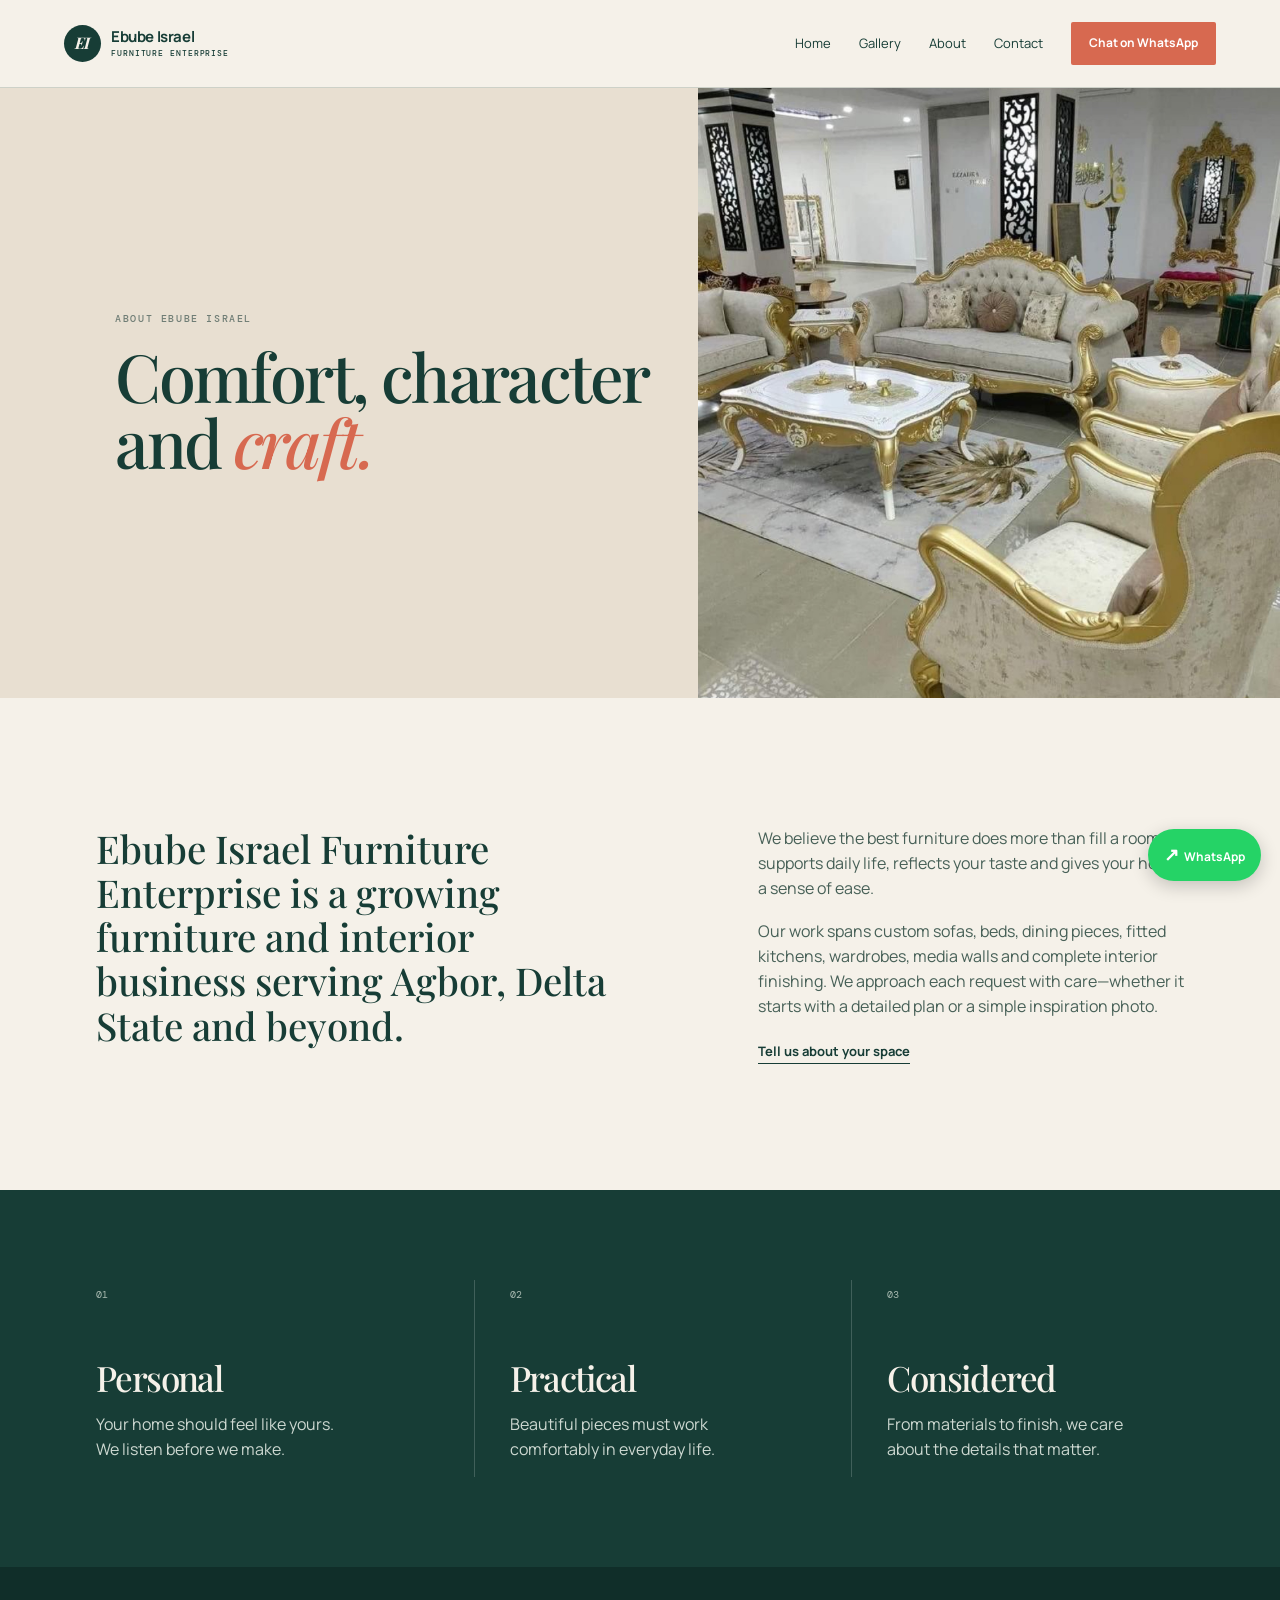
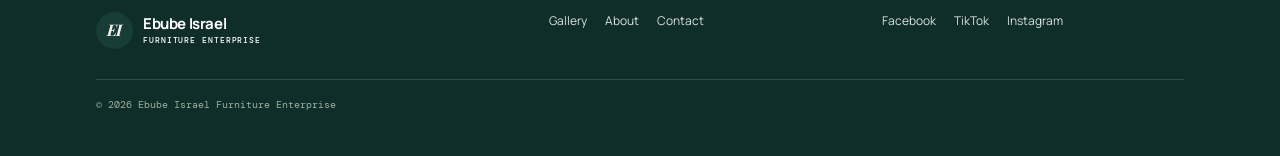
==== about.html @ f66789d7 "Initial Ebube Israel Furniture website" ====
<!doctype html><html lang="en"><head><meta charset="utf-8"><meta name="viewport" content="width=device-width, initial-scale=1"><meta name="description" content="Learn about Ebube Israel Furniture Enterprise, makers of custom furniture and interiors in Agbor, Delta State."><title>About | Ebube Israel Furniture Enterprise</title><link rel="stylesheet" href="assets/css/style.css"></head><body>
<header class="site-header"><a class="brand" href="index.html"><span class="brand-mark">EI</span><span>Ebube Israel<small>Furniture Enterprise</small></span></a><button class="menu-toggle" aria-label="Open menu" aria-expanded="false">Menu</button><nav class="nav" aria-label="Main navigation"><a href="index.html">Home</a><a href="products.html">Gallery</a><a class="active" href="about.html">About</a><a href="contact.html">Contact</a><a class="nav-cta" data-wa="Hello Ebube Israel Furniture, I would like to make an enquiry." href="#">Chat on WhatsApp</a></nav></header>
<main><section class="about-hero"><div><p class="eyebrow">About Ebube Israel</p><h1>Comfort, character<br>and <em>craft.</em></h1></div><img src="assets/images/royal-suite.jpg" alt="Completed luxury furniture project"></section><section class="story section"><p class="story-lead">Ebube Israel Furniture Enterprise is a growing furniture and interior business serving Agbor, Delta State and beyond.</p><div><p>We believe the best furniture does more than fill a room. It supports daily life, reflects your taste and gives your home a sense of ease.</p><p>Our work spans custom sofas, beds, dining pieces, fitted kitchens, wardrobes, media walls and complete interior finishing. We approach each request with care—whether it starts with a detailed plan or a simple inspiration photo.</p><a class="text-link" data-wa="Hello Ebube Israel Furniture, I would like to discuss a custom project." href="#">Tell us about your space</a></div></section><section class="values"><div><span>01</span><h2>Personal</h2><p>Your home should feel like yours. We listen before we make.</p></div><div><span>02</span><h2>Practical</h2><p>Beautiful pieces must work comfortably in everyday life.</p></div><div><span>03</span><h2>Considered</h2><p>From materials to finish, we care about the details that matter.</p></div></section></main>
<footer><a class="brand" href="index.html"><span class="brand-mark">EI</span><span>Ebube Israel<small>Furniture Enterprise</small></span></a><div><a href="products.html">Gallery</a><a href="about.html">About</a><a href="contact.html">Contact</a></div><div class="social"><a href="https://www.facebook.com/share/19ZD1GVcMK/?mibextid=wwXIfr" target="_blank" rel="noopener">Facebook</a><a href="https://www.tiktok.com/@ebube.israel.furn4?_r=1&_t=ZS-99CXspwr35x" target="_blank" rel="noopener">TikTok</a><a href="https://www.instagram.com/ebubeisraelfurniture?igsi=MWFmZTEwaGVkZDdkdw==" target="_blank" rel="noopener">Instagram</a></div><p>© <span data-year></span> Ebube Israel Furniture Enterprise</p></footer><a class="whatsapp-float" data-wa="Hello Ebube Israel Furniture, I would like to make an enquiry." href="#" aria-label="Chat on WhatsApp">↗<span>WhatsApp</span></a><script src="assets/js/main.js"></script></body></html>
---- assets/css/style.css ----
@import url('https://fonts.googleapis.com/css2?family=DM+Mono:wght@400;500&family=Manrope:wght@400;500;600;700&family=Playfair+Display:ital,wght@0,500;0,600;1,500;1,600&display=swap');
:root{--ink:#173d36;--cream:#f5f1e9;--sand:#e8dfd1;--coral:#d76950;--black:#14201d;--line:rgba(23,61,54,.18)}*{box-sizing:border-box}html{scroll-behavior:smooth}body{margin:0;background:var(--cream);color:var(--ink);font-family:Manrope,Arial,sans-serif;font-size:16px;line-height:1.55}a{color:inherit;text-decoration:none}img{display:block;width:100%;object-fit:cover}.site-header{height:88px;padding:0 clamp(20px,5vw,76px);display:flex;align-items:center;justify-content:space-between;border-bottom:1px solid var(--line);position:relative;z-index:4}.brand{display:flex;align-items:center;gap:10px;font-weight:700;line-height:1.05;font-size:15px;letter-spacing:-.4px}.brand small{font-family:'DM Mono',monospace;font-size:8px;text-transform:uppercase;letter-spacing:.9px;font-weight:500;display:block;margin-top:4px}.brand-mark{width:37px;height:37px;border-radius:50%;background:var(--ink);color:var(--cream);display:grid;place-items:center;font-family:'Playfair Display',serif;font-style:italic;font-size:16px}.nav{display:flex;gap:28px;align-items:center;font-size:13px}.nav>a{position:relative}.nav>a:not(.nav-cta):after{content:'';position:absolute;left:0;right:0;bottom:-8px;height:1px;background:var(--ink);transform:scaleX(0);transition:.2s}.nav>a:hover:after,.nav .active:after{transform:scaleX(1)}.nav-cta,.button{background:var(--coral);color:white;padding:12px 18px;border-radius:2px;font-weight:700;font-size:12px}.menu-toggle{display:none;background:none;border:0;color:var(--ink);font:500 12px 'DM Mono',monospace;text-transform:uppercase}.hero{min-height:655px;display:grid;grid-template-columns:1.05fr .95fr}.hero-copy{padding:clamp(65px,10vw,145px) clamp(20px,8vw,124px) 70px;display:flex;flex-direction:column;justify-content:center}.eyebrow{font:500 10px 'DM Mono',monospace;text-transform:uppercase;letter-spacing:1.6px;margin:0 0 18px;color:#6f7d75}.hero h1,.page-hero h1,.about-hero h1,.contact-page h1{font:500 clamp(44px,5.2vw,80px)/.98 'Playfair Display',serif;letter-spacing:-2.6px;margin:0;max-width:720px}.hero h1 em,.page-hero h1 em,.about-hero h1 em,.contact-page h1 em{color:var(--coral)}.lead{max-width:470px;font-size:16px;margin:29px 0 32px;color:#476057}.hero-actions{display:flex;gap:25px;align-items:center}.button{display:inline-flex;align-items:center;gap:20px;width:max-content;transition:transform .2s,background .2s}.button:hover{background:#bb543e;transform:translateY(-2px)}.button span{font-size:18px;line-height:10px}.text-link{font-size:13px;font-weight:700;border-bottom:1px solid var(--ink);padding-bottom:3px;width:max-content}.trust{display:flex;gap:18px;flex-wrap:wrap;margin-top:68px;font:10px 'DM Mono',monospace;text-transform:uppercase;letter-spacing:.5px;color:#6f7d75}.trust span:before{content:'•';color:var(--coral);margin-right:6px}.hero-image{min-height:500px;position:relative;padding:18px 18px 0 0}.hero-image img{height:100%;min-height:600px}.image-note{position:absolute;left:-65px;bottom:42px;background:var(--cream);padding:17px 20px;font:500 13px/1.3 'Playfair Display',serif}.section{padding:clamp(65px,10vw,140px) clamp(20px,7.5vw,116px)}.intro{display:grid;grid-template-columns:1fr 1fr;gap:10vw;border-bottom:1px solid var(--line)}h2{font:500 clamp(34px,4vw,56px)/1.03 'Playfair Display',serif;letter-spacing:-1.6px;margin:0}.intro-copy{font-size:17px;max-width:465px;margin:28px 0 0;color:#476057}.categories{display:grid;grid-template-columns:repeat(3,1fr);gap:18px}.category{height:430px;position:relative;overflow:hidden;background:var(--ink)}.category img{height:100%;transition:transform .5s}.category:hover img{transform:scale(1.04);opacity:.87}.category span{position:absolute;bottom:0;left:0;right:0;padding:22px;color:#fff;background:linear-gradient(transparent,rgba(0,0,0,.7));font:500 25px 'Playfair Display',serif}.category b{float:right;font:20px Manrope}.statement{background:var(--ink);color:var(--cream);padding:clamp(65px,8vw,120px) clamp(20px,7.5vw,116px);display:grid;grid-template-columns:1.2fr .8fr;gap:55px}.statement .eyebrow{color:#aabbb2}.statement p:not(.eyebrow){font-size:17px;max-width:430px;color:#d5dfd8;margin:6px 0 35px}.button-light{background:var(--cream);color:var(--ink)}.featured .section-head{display:flex;justify-content:space-between;align-items:end;margin-bottom:35px}.featured-grid{display:grid;grid-template-columns:1.1fr .8fr .9fr;gap:17px;height:470px}.featured-grid img{height:100%}.contact-band{padding:100px 20px;text-align:center;background:var(--sand)}.contact-band h2{max-width:660px;margin:0 auto 34px}.contact-band .button{margin:auto}footer{padding:45px clamp(20px,7.5vw,116px);display:grid;grid-template-columns:1.4fr 1fr 1fr;gap:30px;background:#102e29;color:#dbe2dc;font-size:12px}footer .brand{color:#fff}footer a{margin-right:18px}footer p{grid-column:1/-1;border-top:1px solid rgba(255,255,255,.15);padding-top:18px;margin:0;font:10px 'DM Mono',monospace;color:#9daf9f}.whatsapp-float{position:fixed;right:19px;bottom:19px;z-index:8;background:#25d366;color:#fff;border-radius:50px;padding:12px 16px;font-weight:700;font-size:12px;box-shadow:0 5px 18px #0003}.whatsapp-float:first-letter{font-size:18px}.whatsapp-float span{margin-left:5px}.page-hero{padding:clamp(80px,12vw,170px) clamp(20px,12vw,185px) 90px;background:var(--sand)}.page-hero p:last-child{max-width:500px;color:#476057;margin:27px 0 0}.gallery{display:grid;grid-template-columns:1fr 1fr;gap:22px}.gallery-card{height:510px;position:relative;overflow:hidden;background:var(--ink)}.gallery-card.wide{grid-column:span 2;height:540px}.gallery-card img{height:100%;transition:transform .4s}.gallery-card:hover img{transform:scale(1.03)}.gallery-card div{position:absolute;inset:auto 0 0;padding:72px 28px 26px;color:white;background:linear-gradient(transparent,rgba(0,0,0,.85));width:100%}.gallery-card p{font:10px 'DM Mono',monospace;margin:0 0 4px}.gallery-card h2{font-size:34px;margin:0 0 10px}.gallery-card a{font-size:12px;border-bottom:1px solid #fff}.about-hero{display:grid;grid-template-columns:1fr 1fr;min-height:610px;align-items:center;padding-left:clamp(20px,9vw,135px);background:var(--sand)}.about-hero img{height:610px}.story{display:grid;grid-template-columns:1.1fr .9fr;gap:11vw}.story-lead{font:500 clamp(29px,3vw,42px)/1.15 'Playfair Display',serif;margin:0}.story div p{color:#476057;margin:0 0 19px}.story .text-link{margin-top:20px}.values{background:var(--ink);color:var(--cream);display:grid;grid-template-columns:repeat(3,1fr);padding:clamp(55px,7vw,100px) clamp(20px,7.5vw,116px);gap:45px}.values div+div{border-left:1px solid #ffffff2e;padding-left:35px}.values span{font:10px 'DM Mono',monospace;color:#aabbb2}.values h2{font-size:35px;margin:55px 0 15px}.values p{color:#cdd8d1;max-width:250px}.contact-page{min-height:620px;display:grid;grid-template-columns:1fr 1fr;gap:10vw;padding:clamp(80px,10vw,145px) clamp(20px,12vw,185px);background:var(--sand)}.contact-page>div>p:not(.eyebrow){max-width:350px;margin-top:28px;color:#476057}.contact-details{align-self:center;border-top:1px solid var(--line)}.contact-details>a,.contact-details>div{display:grid;grid-template-columns:1fr 1.4fr auto;align-items:center;gap:10px;border-bottom:1px solid var(--line);padding:22px 0}.contact-details span{font:10px 'DM Mono',monospace;text-transform:uppercase}.contact-details strong{font:500 18px 'Playfair Display',serif}.contact-details b{font-size:20px}.contact-details div p{grid-column:2;margin:0!important;font-size:12px}.social-section h2{max-width:750px}.social-section div{margin-top:44px;display:flex;gap:20px;flex-wrap:wrap}.social-section a{padding:16px 19px;border:1px solid var(--line);font-size:13px;font-weight:700}
@media(max-width:760px){.site-header{height:70px}.menu-toggle{display:block}.nav{display:none;position:absolute;left:0;right:0;top:69px;flex-direction:column;align-items:stretch;padding:20px;background:var(--cream);border-bottom:1px solid var(--line);gap:20px}.nav.open{display:flex}.nav-cta{text-align:center}.hero,.intro,.statement,.about-hero,.story,.contact-page{grid-template-columns:1fr}.hero-copy{padding:74px 24px 40px}.hero-image{padding:0;min-height:420px}.hero-image img{min-height:420px}.image-note{left:0;bottom:0}.trust{margin-top:42px}.categories{grid-template-columns:1fr}.category{height:350px}.statement{gap:18px}.featured .section-head{align-items:start;flex-direction:column;gap:20px}.featured-grid{grid-template-columns:1fr 1fr;height:560px}.featured-grid img:first-child{grid-column:span 2;height:300px}.gallery{grid-template-columns:1fr;padding-left:20px;padding-right:20px}.gallery-card,.gallery-card.wide{grid-column:span 1;height:420px}.about-hero{padding:80px 24px 0;gap:50px}.about-hero img{height:420px}.story{gap:35px}.values{grid-template-columns:1fr}.values div+div{border-left:0;border-top:1px solid #ffffff2e;padding:30px 0 0}.values h2{margin-top:20px}.contact-page{gap:55px}.contact-details>a,.contact-details>div{grid-template-columns:1fr auto}.contact-details strong{grid-row:2}.contact-details b{grid-row:1/3;grid-column:2}.contact-details div p{grid-column:1/-1}.page-hero{padding:85px 24px 70px}footer{grid-template-columns:1fr;gap:22px}.social{display:flex;flex-wrap:wrap}.whatsapp-float span{display:none}.whatsapp-float{width:48px;height:48px;padding:13px;text-align:center;border-radius:50%}}
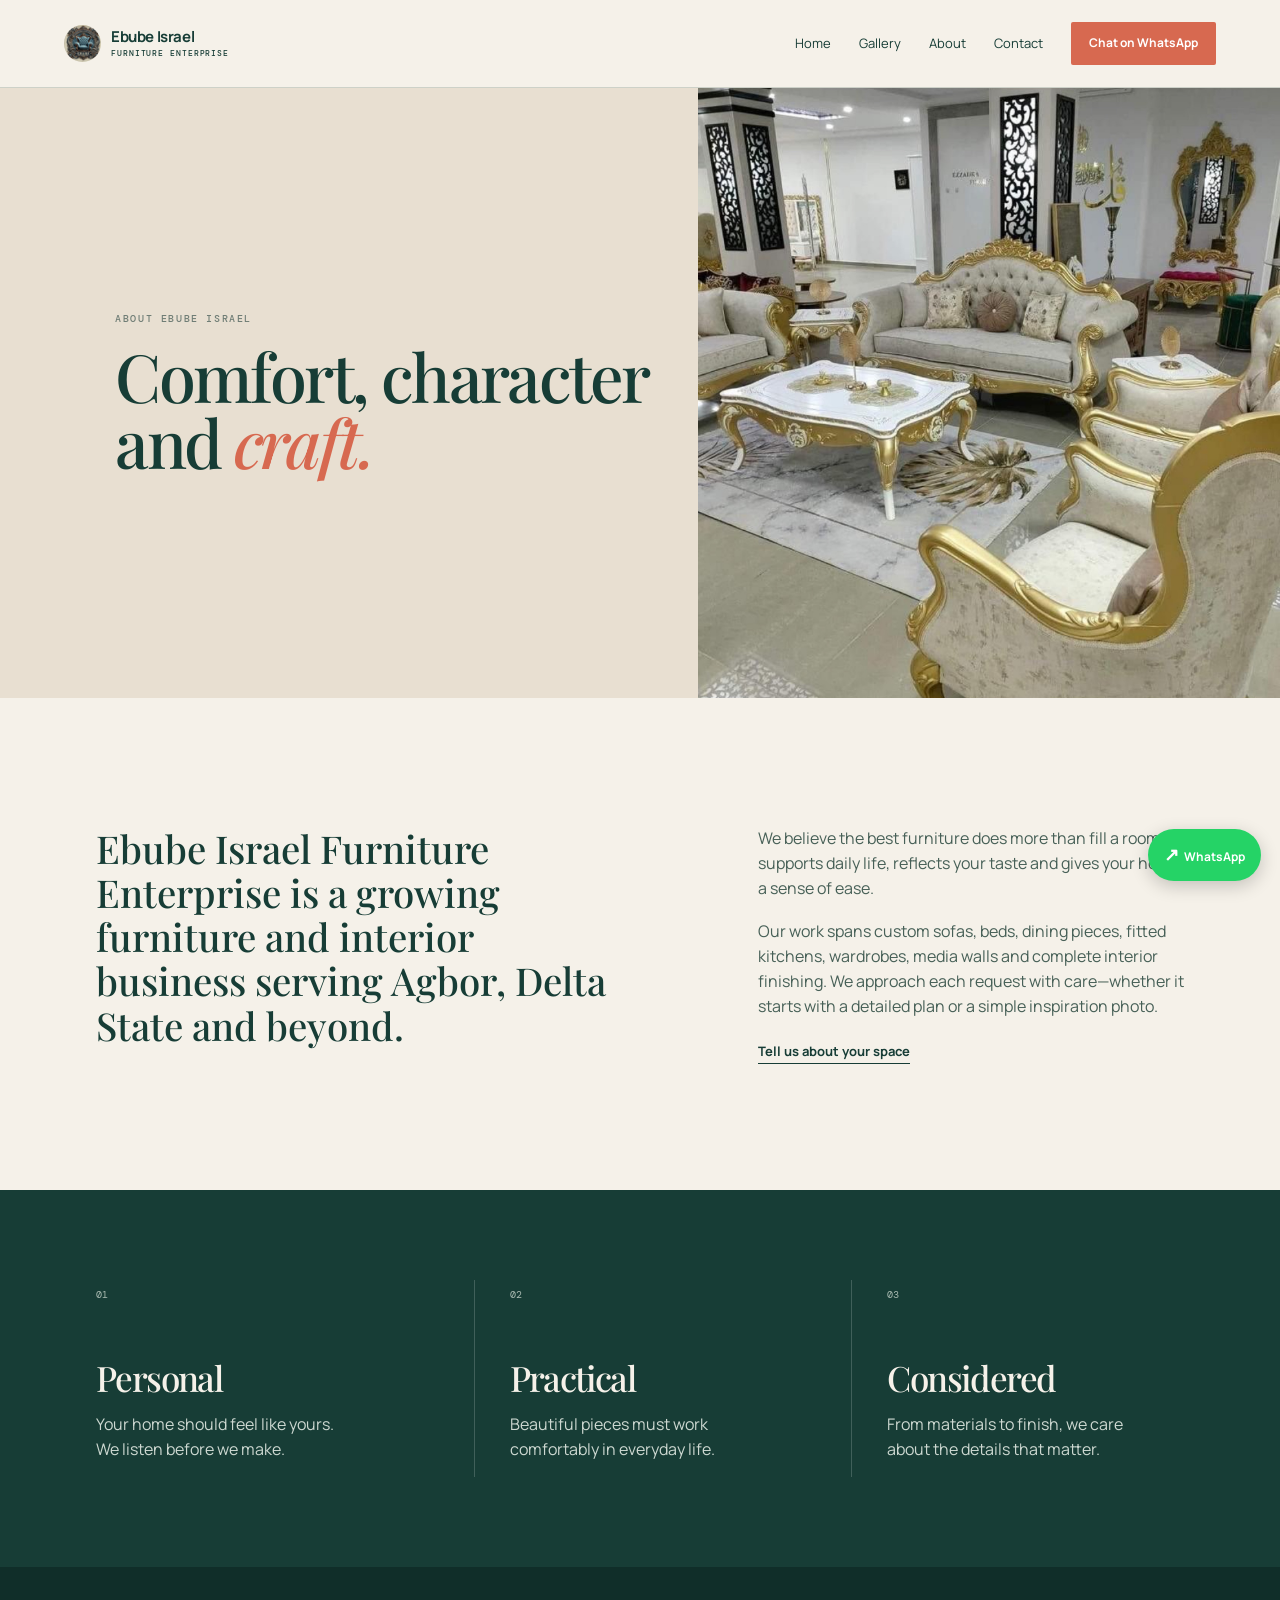
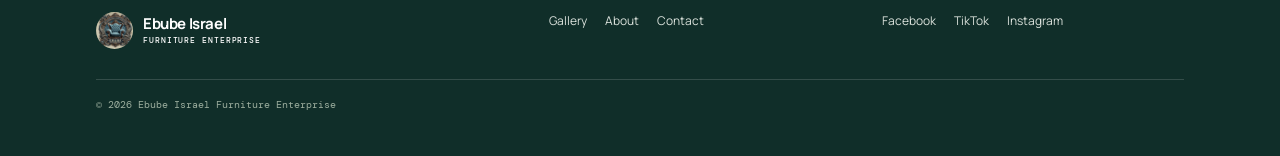
==== commit 59909922: "Add favicon and expanded room lookbooks" ====
--- a/about.html
+++ b/about.html
@@ -1,4 +1,4 @@
-<!doctype html><html lang="en"><head><meta charset="utf-8"><meta name="viewport" content="width=device-width, initial-scale=1"><meta name="description" content="Learn about Ebube Israel Furniture Enterprise, makers of custom furniture and interiors in Agbor, Delta State."><title>About | Ebube Israel Furniture Enterprise</title><link rel="stylesheet" href="assets/css/style.css"></head><body>
+<!doctype html><html lang="en"><head><meta charset="utf-8"><meta name="viewport" content="width=device-width, initial-scale=1"><meta name="description" content="Learn about Ebube Israel Furniture Enterprise, makers of custom furniture and interiors in Agbor, Delta State."><title>About | Ebube Israel Furniture Enterprise</title><link rel="icon" type="image/png" href="assets/images/favicon.png"><link rel="stylesheet" href="assets/css/style.css"></head><body>
 <header class="site-header"><a class="brand" href="index.html"><span class="brand-mark">EI</span><span>Ebube Israel<small>Furniture Enterprise</small></span></a><button class="menu-toggle" aria-label="Open menu" aria-expanded="false">Menu</button><nav class="nav" aria-label="Main navigation"><a href="index.html">Home</a><a href="products.html">Gallery</a><a class="active" href="about.html">About</a><a href="contact.html">Contact</a><a class="nav-cta" data-wa="Hello Ebube Israel Furniture, I would like to make an enquiry." href="#">Chat on WhatsApp</a></nav></header>
 <main><section class="about-hero"><div><p class="eyebrow">About Ebube Israel</p><h1>Comfort, character<br>and <em>craft.</em></h1></div><img src="assets/images/royal-suite.jpg" alt="Completed luxury furniture project"></section><section class="story section"><p class="story-lead">Ebube Israel Furniture Enterprise is a growing furniture and interior business serving Agbor, Delta State and beyond.</p><div><p>We believe the best furniture does more than fill a room. It supports daily life, reflects your taste and gives your home a sense of ease.</p><p>Our work spans custom sofas, beds, dining pieces, fitted kitchens, wardrobes, media walls and complete interior finishing. We approach each request with care—whether it starts with a detailed plan or a simple inspiration photo.</p><a class="text-link" data-wa="Hello Ebube Israel Furniture, I would like to discuss a custom project." href="#">Tell us about your space</a></div></section><section class="values"><div><span>01</span><h2>Personal</h2><p>Your home should feel like yours. We listen before we make.</p></div><div><span>02</span><h2>Practical</h2><p>Beautiful pieces must work comfortably in everyday life.</p></div><div><span>03</span><h2>Considered</h2><p>From materials to finish, we care about the details that matter.</p></div></section></main>
 <footer><a class="brand" href="index.html"><span class="brand-mark">EI</span><span>Ebube Israel<small>Furniture Enterprise</small></span></a><div><a href="products.html">Gallery</a><a href="about.html">About</a><a href="contact.html">Contact</a></div><div class="social"><a href="https://www.facebook.com/share/19ZD1GVcMK/?mibextid=wwXIfr" target="_blank" rel="noopener">Facebook</a><a href="https://www.tiktok.com/@ebube.israel.furn4?_r=1&_t=ZS-99CXspwr35x" target="_blank" rel="noopener">TikTok</a><a href="https://www.instagram.com/ebubeisraelfurniture?igsi=MWFmZTEwaGVkZDdkdw==" target="_blank" rel="noopener">Instagram</a></div><p>© <span data-year></span> Ebube Israel Furniture Enterprise</p></footer><a class="whatsapp-float" data-wa="Hello Ebube Israel Furniture, I would like to make an enquiry." href="#" aria-label="Chat on WhatsApp">↗<span>WhatsApp</span></a><script src="assets/js/main.js"></script></body></html>
--- a/assets/css/style.css
+++ b/assets/css/style.css
@@ -1,3 +1,7 @@
 @import url('https://fonts.googleapis.com/css2?family=DM+Mono:wght@400;500&family=Manrope:wght@400;500;600;700&family=Playfair+Display:ital,wght@0,500;0,600;1,500;1,600&display=swap');
 :root{--ink:#173d36;--cream:#f5f1e9;--sand:#e8dfd1;--coral:#d76950;--black:#14201d;--line:rgba(23,61,54,.18)}*{box-sizing:border-box}html{scroll-behavior:smooth}body{margin:0;background:var(--cream);color:var(--ink);font-family:Manrope,Arial,sans-serif;font-size:16px;line-height:1.55}a{color:inherit;text-decoration:none}img{display:block;width:100%;object-fit:cover}.site-header{height:88px;padding:0 clamp(20px,5vw,76px);display:flex;align-items:center;justify-content:space-between;border-bottom:1px solid var(--line);position:relative;z-index:4}.brand{display:flex;align-items:center;gap:10px;font-weight:700;line-height:1.05;font-size:15px;letter-spacing:-.4px}.brand small{font-family:'DM Mono',monospace;font-size:8px;text-transform:uppercase;letter-spacing:.9px;font-weight:500;display:block;margin-top:4px}.brand-mark{width:37px;height:37px;border-radius:50%;background:var(--ink);color:var(--cream);display:grid;place-items:center;font-family:'Playfair Display',serif;font-style:italic;font-size:16px}.nav{display:flex;gap:28px;align-items:center;font-size:13px}.nav>a{position:relative}.nav>a:not(.nav-cta):after{content:'';position:absolute;left:0;right:0;bottom:-8px;height:1px;background:var(--ink);transform:scaleX(0);transition:.2s}.nav>a:hover:after,.nav .active:after{transform:scaleX(1)}.nav-cta,.button{background:var(--coral);color:white;padding:12px 18px;border-radius:2px;font-weight:700;font-size:12px}.menu-toggle{display:none;background:none;border:0;color:var(--ink);font:500 12px 'DM Mono',monospace;text-transform:uppercase}.hero{min-height:655px;display:grid;grid-template-columns:1.05fr .95fr}.hero-copy{padding:clamp(65px,10vw,145px) clamp(20px,8vw,124px) 70px;display:flex;flex-direction:column;justify-content:center}.eyebrow{font:500 10px 'DM Mono',monospace;text-transform:uppercase;letter-spacing:1.6px;margin:0 0 18px;color:#6f7d75}.hero h1,.page-hero h1,.about-hero h1,.contact-page h1{font:500 clamp(44px,5.2vw,80px)/.98 'Playfair Display',serif;letter-spacing:-2.6px;margin:0;max-width:720px}.hero h1 em,.page-hero h1 em,.about-hero h1 em,.contact-page h1 em{color:var(--coral)}.lead{max-width:470px;font-size:16px;margin:29px 0 32px;color:#476057}.hero-actions{display:flex;gap:25px;align-items:center}.button{display:inline-flex;align-items:center;gap:20px;width:max-content;transition:transform .2s,background .2s}.button:hover{background:#bb543e;transform:translateY(-2px)}.button span{font-size:18px;line-height:10px}.text-link{font-size:13px;font-weight:700;border-bottom:1px solid var(--ink);padding-bottom:3px;width:max-content}.trust{display:flex;gap:18px;flex-wrap:wrap;margin-top:68px;font:10px 'DM Mono',monospace;text-transform:uppercase;letter-spacing:.5px;color:#6f7d75}.trust span:before{content:'•';color:var(--coral);margin-right:6px}.hero-image{min-height:500px;position:relative;padding:18px 18px 0 0}.hero-image img{height:100%;min-height:600px}.image-note{position:absolute;left:-65px;bottom:42px;background:var(--cream);padding:17px 20px;font:500 13px/1.3 'Playfair Display',serif}.section{padding:clamp(65px,10vw,140px) clamp(20px,7.5vw,116px)}.intro{display:grid;grid-template-columns:1fr 1fr;gap:10vw;border-bottom:1px solid var(--line)}h2{font:500 clamp(34px,4vw,56px)/1.03 'Playfair Display',serif;letter-spacing:-1.6px;margin:0}.intro-copy{font-size:17px;max-width:465px;margin:28px 0 0;color:#476057}.categories{display:grid;grid-template-columns:repeat(3,1fr);gap:18px}.category{height:430px;position:relative;overflow:hidden;background:var(--ink)}.category img{height:100%;transition:transform .5s}.category:hover img{transform:scale(1.04);opacity:.87}.category span{position:absolute;bottom:0;left:0;right:0;padding:22px;color:#fff;background:linear-gradient(transparent,rgba(0,0,0,.7));font:500 25px 'Playfair Display',serif}.category b{float:right;font:20px Manrope}.statement{background:var(--ink);color:var(--cream);padding:clamp(65px,8vw,120px) clamp(20px,7.5vw,116px);display:grid;grid-template-columns:1.2fr .8fr;gap:55px}.statement .eyebrow{color:#aabbb2}.statement p:not(.eyebrow){font-size:17px;max-width:430px;color:#d5dfd8;margin:6px 0 35px}.button-light{background:var(--cream);color:var(--ink)}.featured .section-head{display:flex;justify-content:space-between;align-items:end;margin-bottom:35px}.featured-grid{display:grid;grid-template-columns:1.1fr .8fr .9fr;gap:17px;height:470px}.featured-grid img{height:100%}.contact-band{padding:100px 20px;text-align:center;background:var(--sand)}.contact-band h2{max-width:660px;margin:0 auto 34px}.contact-band .button{margin:auto}footer{padding:45px clamp(20px,7.5vw,116px);display:grid;grid-template-columns:1.4fr 1fr 1fr;gap:30px;background:#102e29;color:#dbe2dc;font-size:12px}footer .brand{color:#fff}footer a{margin-right:18px}footer p{grid-column:1/-1;border-top:1px solid rgba(255,255,255,.15);padding-top:18px;margin:0;font:10px 'DM Mono',monospace;color:#9daf9f}.whatsapp-float{position:fixed;right:19px;bottom:19px;z-index:8;background:#25d366;color:#fff;border-radius:50px;padding:12px 16px;font-weight:700;font-size:12px;box-shadow:0 5px 18px #0003}.whatsapp-float:first-letter{font-size:18px}.whatsapp-float span{margin-left:5px}.page-hero{padding:clamp(80px,12vw,170px) clamp(20px,12vw,185px) 90px;background:var(--sand)}.page-hero p:last-child{max-width:500px;color:#476057;margin:27px 0 0}.gallery{display:grid;grid-template-columns:1fr 1fr;gap:22px}.gallery-card{height:510px;position:relative;overflow:hidden;background:var(--ink)}.gallery-card.wide{grid-column:span 2;height:540px}.gallery-card img{height:100%;transition:transform .4s}.gallery-card:hover img{transform:scale(1.03)}.gallery-card div{position:absolute;inset:auto 0 0;padding:72px 28px 26px;color:white;background:linear-gradient(transparent,rgba(0,0,0,.85));width:100%}.gallery-card p{font:10px 'DM Mono',monospace;margin:0 0 4px}.gallery-card h2{font-size:34px;margin:0 0 10px}.gallery-card a{font-size:12px;border-bottom:1px solid #fff}.about-hero{display:grid;grid-template-columns:1fr 1fr;min-height:610px;align-items:center;padding-left:clamp(20px,9vw,135px);background:var(--sand)}.about-hero img{height:610px}.story{display:grid;grid-template-columns:1.1fr .9fr;gap:11vw}.story-lead{font:500 clamp(29px,3vw,42px)/1.15 'Playfair Display',serif;margin:0}.story div p{color:#476057;margin:0 0 19px}.story .text-link{margin-top:20px}.values{background:var(--ink);color:var(--cream);display:grid;grid-template-columns:repeat(3,1fr);padding:clamp(55px,7vw,100px) clamp(20px,7.5vw,116px);gap:45px}.values div+div{border-left:1px solid #ffffff2e;padding-left:35px}.values span{font:10px 'DM Mono',monospace;color:#aabbb2}.values h2{font-size:35px;margin:55px 0 15px}.values p{color:#cdd8d1;max-width:250px}.contact-page{min-height:620px;display:grid;grid-template-columns:1fr 1fr;gap:10vw;padding:clamp(80px,10vw,145px) clamp(20px,12vw,185px);background:var(--sand)}.contact-page>div>p:not(.eyebrow){max-width:350px;margin-top:28px;color:#476057}.contact-details{align-self:center;border-top:1px solid var(--line)}.contact-details>a,.contact-details>div{display:grid;grid-template-columns:1fr 1.4fr auto;align-items:center;gap:10px;border-bottom:1px solid var(--line);padding:22px 0}.contact-details span{font:10px 'DM Mono',monospace;text-transform:uppercase}.contact-details strong{font:500 18px 'Playfair Display',serif}.contact-details b{font-size:20px}.contact-details div p{grid-column:2;margin:0!important;font-size:12px}.social-section h2{max-width:750px}.social-section div{margin-top:44px;display:flex;gap:20px;flex-wrap:wrap}.social-section a{padding:16px 19px;border:1px solid var(--line);font-size:13px;font-weight:700}
 @media(max-width:760px){.site-header{height:70px}.menu-toggle{display:block}.nav{display:none;position:absolute;left:0;right:0;top:69px;flex-direction:column;align-items:stretch;padding:20px;background:var(--cream);border-bottom:1px solid var(--line);gap:20px}.nav.open{display:flex}.nav-cta{text-align:center}.hero,.intro,.statement,.about-hero,.story,.contact-page{grid-template-columns:1fr}.hero-copy{padding:74px 24px 40px}.hero-image{padding:0;min-height:420px}.hero-image img{min-height:420px}.image-note{left:0;bottom:0}.trust{margin-top:42px}.categories{grid-template-columns:1fr}.category{height:350px}.statement{gap:18px}.featured .section-head{align-items:start;flex-direction:column;gap:20px}.featured-grid{grid-template-columns:1fr 1fr;height:560px}.featured-grid img:first-child{grid-column:span 2;height:300px}.gallery{grid-template-columns:1fr;padding-left:20px;padding-right:20px}.gallery-card,.gallery-card.wide{grid-column:span 1;height:420px}.about-hero{padding:80px 24px 0;gap:50px}.about-hero img{height:420px}.story{gap:35px}.values{grid-template-columns:1fr}.values div+div{border-left:0;border-top:1px solid #ffffff2e;padding:30px 0 0}.values h2{margin-top:20px}.contact-page{gap:55px}.contact-details>a,.contact-details>div{grid-template-columns:1fr auto}.contact-details strong{grid-row:2}.contact-details b{grid-row:1/3;grid-column:2}.contact-details div p{grid-column:1/-1}.page-hero{padding:85px 24px 70px}footer{grid-template-columns:1fr;gap:22px}.social{display:flex;flex-wrap:wrap}.whatsapp-float span{display:none}.whatsapp-float{width:48px;height:48px;padding:13px;text-align:center;border-radius:50%}}
+.brand-mark{background-image:url('../images/logo.jpeg');background-position:center;background-size:cover;background-repeat:no-repeat;color:transparent;font-size:0;text-indent:-9999px}
+.catalogue-hero{padding-bottom:65px}.catalogue-stats{display:flex;gap:22px;flex-wrap:wrap;margin-top:42px;font:10px 'DM Mono',monospace;text-transform:uppercase;letter-spacing:.6px;color:#64746d}.catalogue-stats span:before{content:'✦';color:var(--coral);margin-right:7px}.catalogue-toolbar{display:flex;justify-content:space-between;gap:30px;align-items:end;margin-bottom:38px}.filters{display:flex;gap:8px;flex-wrap:wrap;justify-content:flex-end}.filter{border:1px solid var(--line);background:transparent;border-radius:100px;padding:9px 13px;color:var(--ink);font:600 11px Manrope;cursor:pointer}.filter.active,.filter:hover{background:var(--ink);color:var(--cream)}.catalogue-grid{display:grid;grid-template-columns:repeat(3,1fr);gap:18px}.catalogue-card{height:420px;background:var(--ink);position:relative;overflow:hidden}.catalogue-card.span-two{grid-column:span 2}.catalogue-card img{height:100%;transition:transform .45s}.catalogue-card:hover img{transform:scale(1.035)}.catalogue-card div{position:absolute;inset:auto 0 0;padding:80px 23px 22px;color:white;background:linear-gradient(transparent,rgba(0,0,0,.83))}.catalogue-card p{margin:0 0 4px;font:10px 'DM Mono',monospace;text-transform:uppercase;letter-spacing:.8px;color:#e5c3b8}.catalogue-card h3{margin:0 0 10px;font:500 27px 'Playfair Display',serif}.catalogue-card a{font-size:11px;font-weight:700;border-bottom:1px solid #fff}.process{display:grid;grid-template-columns:.9fr 1.1fr;gap:9vw;background:#eae3d7}.process ol{margin:0;padding:0;list-style:none}.process li{display:grid;grid-template-columns:55px 1fr;gap:17px;border-top:1px solid var(--line);padding:20px 0}.process li:last-child{border-bottom:1px solid var(--line)}.process li>span{font:10px 'DM Mono',monospace;color:var(--coral);padding-top:4px}.process h3{margin:0 0 5px;font:500 23px 'Playfair Display',serif}.process p{margin:0;max-width:380px;font-size:13px;color:#52675e}@media(max-width:760px){.catalogue-toolbar,.process{grid-template-columns:1fr;display:grid;align-items:start}.filters{justify-content:flex-start}.catalogue-grid{grid-template-columns:1fr}.catalogue-card,.catalogue-card.span-two{grid-column:span 1;height:390px}.catalogue-stats{gap:12px}.process{gap:40px}}
+.services{display:grid;grid-template-columns:1fr 1fr;gap:9vw;background:#eae3d7}.services>div>p:not(.eyebrow){max-width:410px;color:#52675e}.service-list{display:grid;grid-template-columns:1fr 1fr;gap:0 28px;align-content:start}.service-list span{padding:14px 0;border-bottom:1px solid var(--line);font:500 16px 'Playfair Display',serif}.service-list span:before{content:'✦';color:var(--coral);font:11px Manrope;margin-right:8px}.inspiration{display:grid;grid-template-columns:.75fr 1.25fr;gap:7vw;background:var(--ink);color:var(--cream)}.inspiration .eyebrow{color:#aabbb2}.inspiration-copy p:not(.eyebrow){color:#d3ddd6;max-width:330px;margin:22px 0 30px}.inspiration-copy .text-link{border-color:var(--cream)}.inspiration-grid{display:grid;grid-template-columns:1fr 1fr;gap:16px}.inspiration figure{margin:0}.inspiration img{height:405px}.inspiration figcaption{font:500 16px 'Playfair Display',serif;padding-top:10px;color:#e7d5c4}.contact-services{text-align:center;background:var(--ink);color:var(--cream)}.contact-services .eyebrow{color:#aabbb2}.contact-services h2{max-width:720px;margin:auto}.contact-services p:not(.eyebrow){max-width:620px;margin:22px auto 31px;color:#d3ddd6}.contact-services .button{margin:auto}@media(max-width:760px){.services,.inspiration{grid-template-columns:1fr;gap:38px}.service-list{grid-template-columns:1fr}.inspiration-grid{grid-template-columns:1fr}.inspiration img{height:370px}}
+.lookbook{background:#eae3d7}.lookbook-heading{display:grid;grid-template-columns:1fr 1fr;gap:7vw;align-items:end;margin-bottom:54px}.lookbook-heading p:last-child{margin:0;max-width:430px;color:#52675e}.lookbook-groups{display:grid;gap:45px}.lookbook-group{display:grid;grid-template-columns:215px 1fr;gap:28px;border-top:1px solid var(--line);padding-top:19px}.lookbook-group h3{margin:0;font:500 28px 'Playfair Display',serif}.lookbook-row{display:grid;grid-template-columns:repeat(5,1fr);gap:10px}.lookbook-row img{height:180px;border-radius:2px}.lookbook-row .concept{outline:2px solid var(--coral);outline-offset:2px}.lookbook>.button{margin-top:42px}@media(max-width:760px){.lookbook-heading,.lookbook-group{grid-template-columns:1fr;gap:17px}.lookbook-row{display:flex;overflow:auto;padding-bottom:8px}.lookbook-row img{width:158px;min-width:158px;height:210px}}
